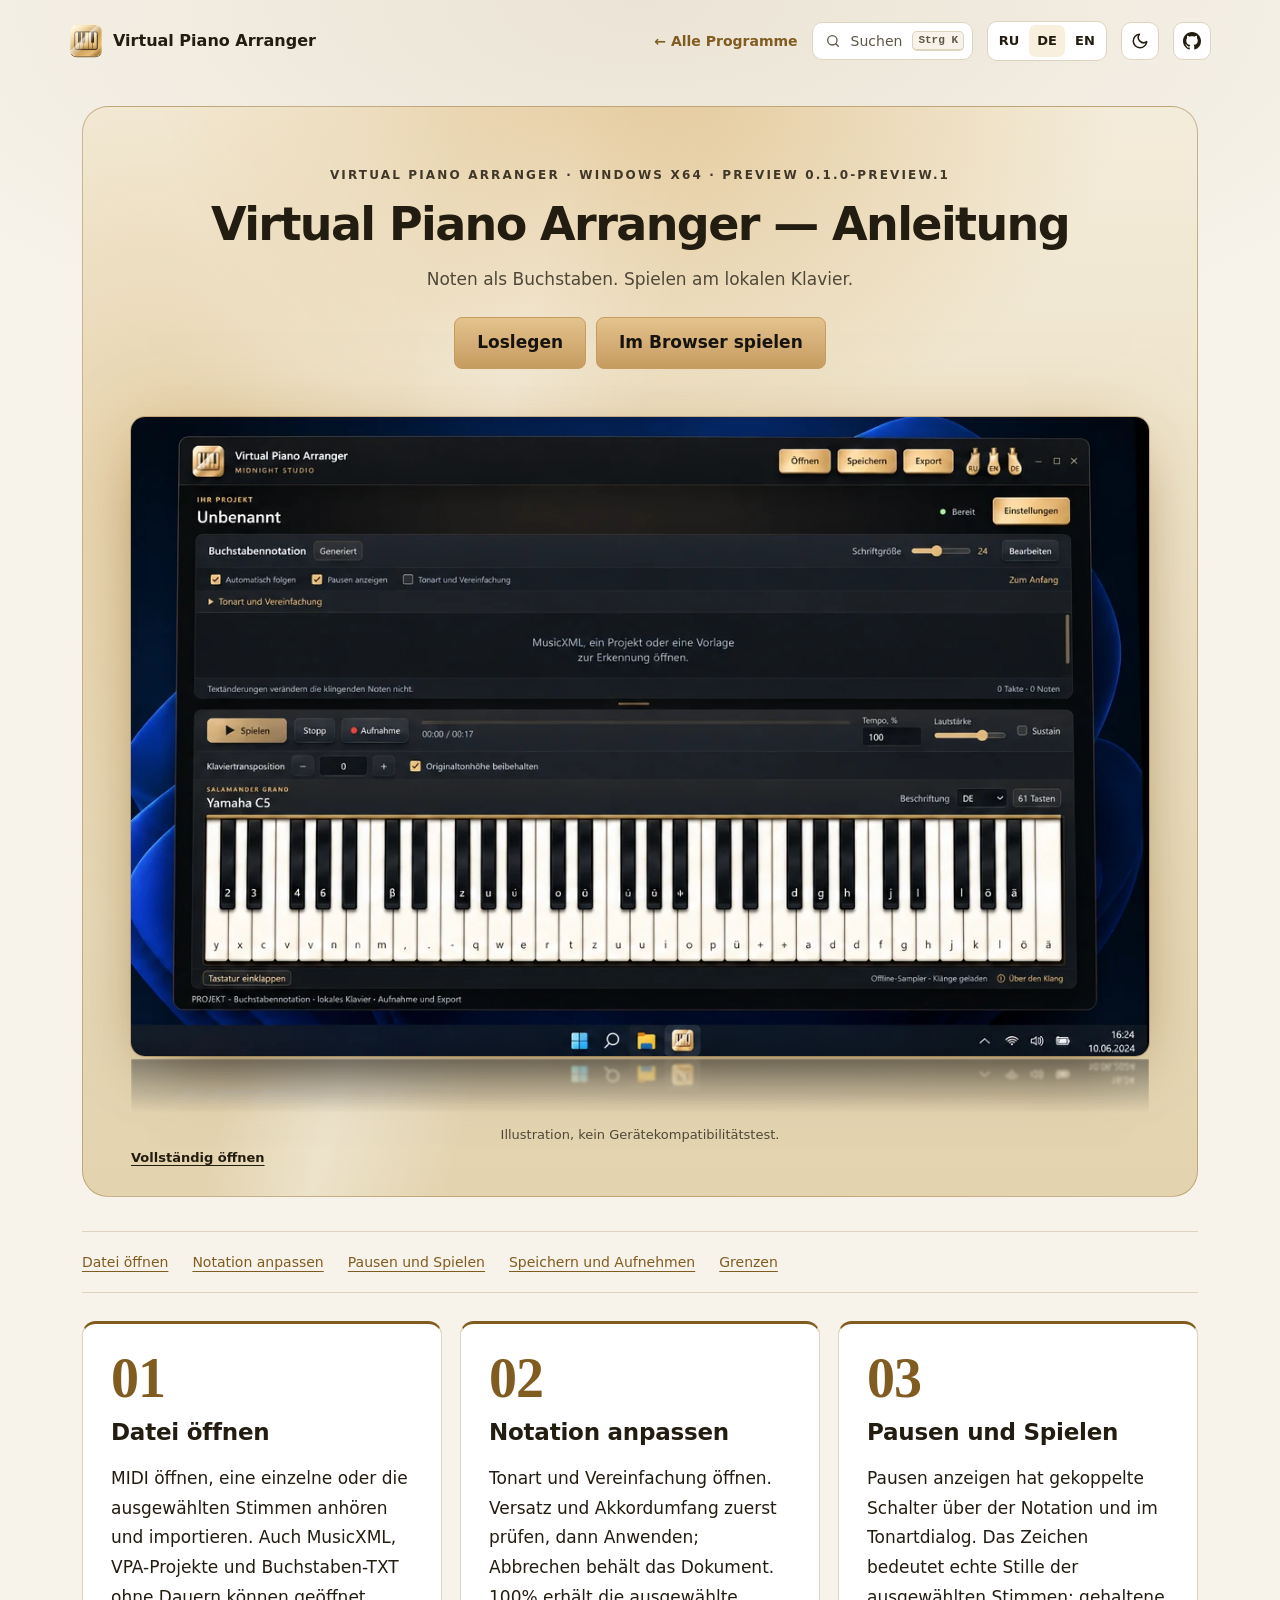
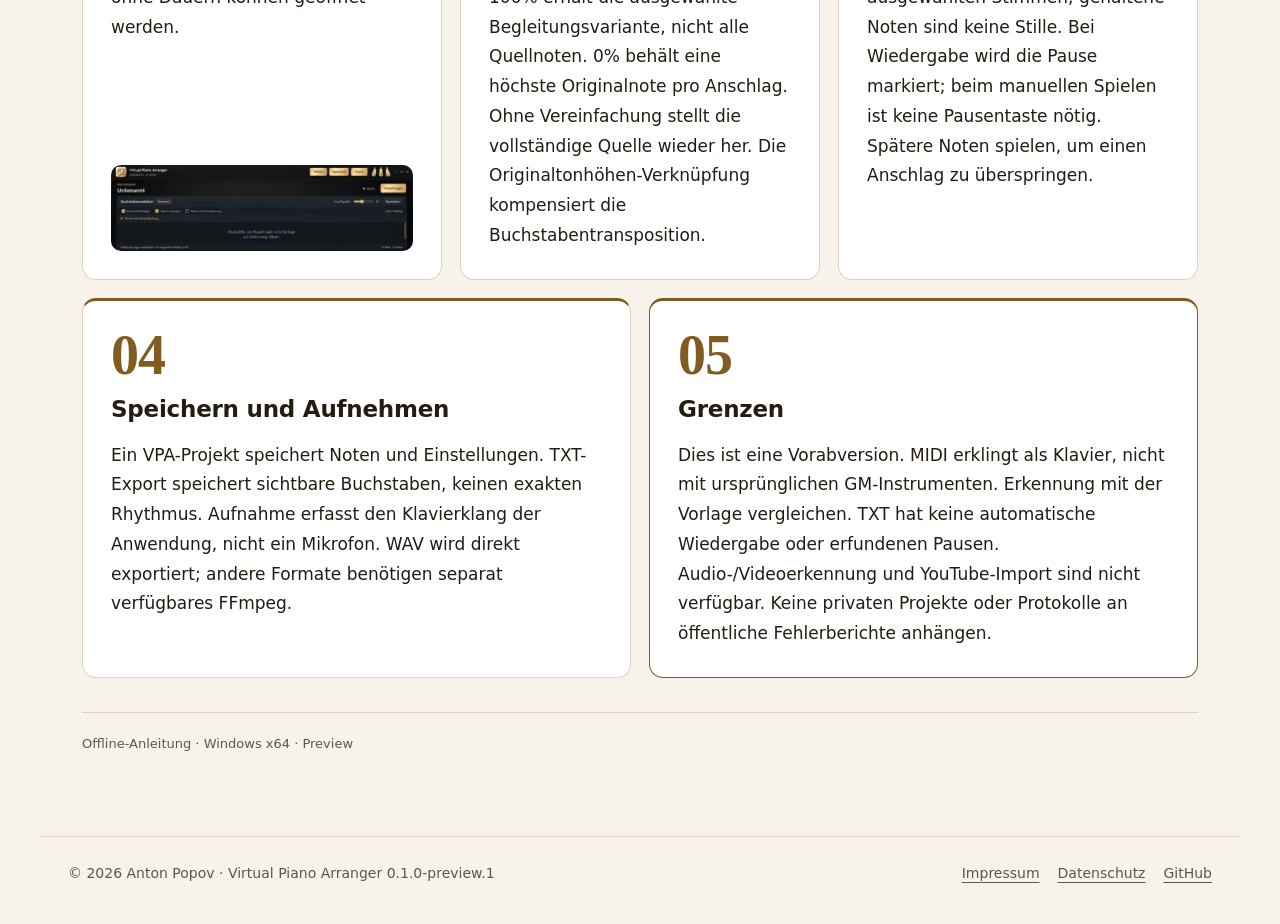
==== Guide-de.html @ 4dd7d7e3 "guide: one-line caption, picture in step 1" ====
<!doctype html>
<html lang="de">
<head>
<meta charset="utf-8">
<meta name="viewport" content="width=device-width,initial-scale=1">
<title>Virtual Piano Arranger — Anleitung</title>
<link rel="stylesheet" href="assets/guide.css">
<!-- ppk-head:start --><meta name="color-scheme" content="light dark"><link rel="icon" href="presentation-icon.png"><meta name="description" content="Offline-Klavier, Buchstabennotation und Import ausgewählter MIDI-Stimmen. Notenerkennung experimentell."><script src="assets/kit/kit-theme.js"></script><link rel="stylesheet" href="assets/kit/kit.css?v=2026.11.06-1"><link rel="stylesheet" href="theme.css?v=2026.11.06-1"><script src="assets/kit/programs.js?v=2026.11.06-1" defer></script><script src="assets/kit/kit.js?v=2026.11.06-1" defer></script><link rel="stylesheet" href="guide-kit.css?v=2026.11.06-1"><!-- ppk-head:end --></head>
<body class="ppk-page ppk-prose">
<!-- ppk-nav:start --><a class="ppk-skip" href="#main-content">Zum Inhalt</a>
<div class="ppk-nav-wrap" id="ppk-nav-wrap">
  <nav class="ppk-nav" aria-label="Hauptnavigation">
    <a class="ppk-brand" href="index.html"><img src="presentation-icon.png" alt="" width="34" height="34"><span>Virtual Piano Arranger</span></a>
    <span class="ppk-spacer"></span>
    <a class="ppk-back" href="https://popovantondev.github.io/popovantondev/index.html">← Alle Programme</a>
    <button class="ppk-search-btn" type="button" data-ppk-open-search aria-label="Programme durchsuchen"><span>Suchen</span><kbd>Strg K</kbd></button>
    <div class="ppk-langs"><a href="Guide-ru.html" lang="ru" hreflang="ru">RU</a><a href="Guide-de.html" lang="de" hreflang="de" aria-current="page">DE</a><a href="Guide-en.html" lang="en" hreflang="en">EN</a></div>
    <button class="ppk-icon-btn ppk-theme-btn" type="button" data-ppk-theme aria-label="Farbschema wechseln"></button>
    <a class="ppk-icon-btn ppk-gh-btn" href="https://github.com/popovantondev/VirtualPianoArranger" aria-label="GitHub"></a>
  </nav>
</div><!-- ppk-nav:end -->
<main id="main-content">
<header class="hero">
<div class="hero-text"><div class="eyebrow">Virtual Piano Arranger · Windows x64 · Preview 0.1.0-preview.1</div>
<h1>Virtual Piano Arranger — Anleitung</h1>
<p class="subtitle">Noten als Buchstaben. Spielen am lokalen Klavier.</p>
<a class="button" href="#step-1">Loslegen</a><a class="button" href="play-de.html">Im Browser spielen</a></div>
<figure class="studio-figure"><a class="guide-full-image" href="assets/surface-laptop-de-v1.png" aria-label="Vollständiges Bild öffnen"><img src="assets/guide-hero-de.webp" width="1122" height="704" alt="Virtual Piano Arranger auf Deutsch"></a><figcaption>Illustration, kein Gerätekompatibilitätstest.<a href="assets/surface-laptop-de-v1.png">Vollständig öffnen</a></figcaption></figure>
</header>
<div class="contents"><a href="#step-1">Datei öffnen</a><a href="#step-2">Notation anpassen</a><a href="#step-3">Pausen und Spielen</a><a href="#step-4">Speichern und Aufnehmen</a><a href="#step-5">Grenzen</a></div>
<div class="steps">
<section class="card" id="step-1"><span class="number">01</span><h2 id="section-1">Datei öffnen</h2><p>MIDI öffnen, eine einzelne oder die ausgewählten Stimmen anhören und importieren. Auch MusicXML, VPA-Projekte und Buchstaben-TXT ohne Dauern können geöffnet werden.</p><img class="step-shot" src="assets/guide-step-open-de.webp" width="620" height="176" alt="" loading="lazy"></section>
<section class="card" id="step-2"><span class="number">02</span><h2 id="section-2">Notation anpassen</h2><p>Tonart und Vereinfachung öffnen. Versatz und Akkordumfang zuerst prüfen, dann Anwenden; Abbrechen behält das Dokument. 100% erhält die ausgewählte Begleitungsvariante, nicht alle Quellnoten. 0% behält eine höchste Originalnote pro Anschlag. Ohne Vereinfachung stellt die vollständige Quelle wieder her. Die Originaltonhöhen-Verknüpfung kompensiert die Buchstabentransposition.</p></section>
<section class="card" id="step-3"><span class="number">03</span><h2 id="section-3">Pausen und Spielen</h2><p>Pausen anzeigen hat gekoppelte Schalter über der Notation und im Tonartdialog. Das Zeichen bedeutet echte Stille der ausgewählten Stimmen; gehaltene Noten sind keine Stille. Bei Wiedergabe wird die Pause markiert; beim manuellen Spielen ist keine Pausentaste nötig. Spätere Noten spielen, um einen Anschlag zu überspringen.</p></section>
<section class="card" id="step-4"><span class="number">04</span><h2 id="section-4">Speichern und Aufnehmen</h2><p>Ein VPA-Projekt speichert Noten und Einstellungen. TXT-Export speichert sichtbare Buchstaben, keinen exakten Rhythmus. Aufnahme erfasst den Klavierklang der Anwendung, nicht ein Mikrofon. WAV wird direkt exportiert; andere Formate benötigen separat verfügbares FFmpeg.</p></section>
<section class="card" id="step-5"><span class="number">05</span><h2 id="section-5">Grenzen</h2><p>Dies ist eine Vorabversion. MIDI erklingt als Klavier, nicht mit ursprünglichen GM-Instrumenten. Erkennung mit der Vorlage vergleichen. TXT hat keine automatische Wiedergabe oder erfundenen Pausen. Audio-/Videoerkennung und YouTube-Import sind nicht verfügbar. Keine privaten Projekte oder Protokolle an öffentliche Fehlerberichte anhängen.</p></section>
</div>
<div class="guide-note">Offline-Anleitung · Windows x64 · Preview</div>
</main>
<footer class="ppk-footer">
  <span>© 2026 Anton Popov · Virtual Piano Arranger 0.1.0-preview.1</span>
  <nav aria-label="Rechtliches"><a href="https://popovantondev.github.io/popovantondev/impressum.html">Impressum</a><a href="https://popovantondev.github.io/popovantondev/datenschutz.html">Datenschutz</a><a href="https://github.com/popovantondev/VirtualPianoArranger">GitHub</a></nav>
</footer>
</body>
</html>
---- assets/guide.css ----
/* Guide layout. Colours come from the shared kit tokens (assets/kit/kit.css) with the gold palette of theme.css,
   so the guide follows the light and dark theme chosen in the kit header. */
*{box-sizing:border-box}
html{scroll-behavior:smooth;scroll-padding-top:92px}
body.ppk-page{font:17px/1.75 var(--ppk-font)}
main{max-width:1180px;margin:auto;padding:28px 32px 20px}
.hero{}
.eyebrow{font-size:12px;letter-spacing:.18em;text-transform:uppercase;color:var(--ppk-accent);font-weight:600}
h1{font-size:clamp(30px,4vw,49px);line-height:1.16;letter-spacing:-.035em;margin:16px 0 22px;font-weight:650}
.subtitle{color:var(--ppk-muted);max-width:42ch}
figcaption{font-size:12px;color:var(--ppk-muted);margin-top:12px}
.button{display:inline-block;margin:0 8px 8px 0;padding:10px 22px;border:1px solid #c69c61;border-radius:8px;background:linear-gradient(#e5c38d,#c69c61);color:#17140e;text-decoration:none;font-weight:600}
.button:hover{color:#17140e;filter:brightness(1.05)}
.contents{display:flex;gap:10px 24px;flex-wrap:wrap;margin:0 0 28px;padding:18px 0;border-block:1px solid var(--ppk-line);font-size:14px}
.steps{display:grid;grid-template-columns:repeat(6,minmax(0,1fr));gap:18px}
.steps>.card{grid-column:span 2}.steps>.card:nth-child(n+4){grid-column:span 3}
section.card{position:relative;background:var(--ppk-panel);border:1px solid var(--ppk-line);border-top:3px solid var(--ppk-accent);border-radius:14px;padding:26px 28px 28px;scroll-margin-top:96px}
section.card:target{box-shadow:0 0 0 3px rgba(var(--g),.35)}
.card .number{display:block;color:var(--ppk-accent);font:700 clamp(40px,4.4vw,56px)/1 Georgia,"Times New Roman",serif;letter-spacing:-.02em}
h2{font-size:23px;line-height:1.3;margin:12px 0 16px;font-weight:600}
p{overflow-wrap:anywhere}
.card p{margin:0;color:var(--ppk-ink)}
.card:last-child{border-color:var(--ppk-accent)}
@media(max-width:800px){main{padding:24px}.steps{grid-template-columns:1fr}.steps>.card,.steps>.card:nth-child(n+4){grid-column:auto}}
@media(max-width:520px){main{padding:18px 16px 20px}section.card{scroll-margin-top:132px}.card{padding:20px 22px 22px!important}.contents{gap:10px 18px}h1{font-size:34px}}
@media(prefers-reduced-motion:reduce){html{scroll-behavior:auto}}

/* Studio scene (graphite and gold, soft light, glass table with a reflection) behind the hero of the guide. */
:root{--g:129,92,32;--scene-ink:#231c10;--scene-muted:#4f4838;--scene-line:rgba(129,92,32,.38);
--scene-bg:radial-gradient(ellipse 62% 52% at 50% -4%,rgba(214,170,98,.55),transparent 70%),radial-gradient(ellipse 36% 60% at 6% 34%,rgba(214,170,98,.30),transparent 72%),linear-gradient(104deg,transparent 28%,rgba(255,255,255,.35) 36%,transparent 46%),linear-gradient(#f4ecda,#e3d3ae);
--scene-shadow:0 30px 60px -28px rgba(70,48,14,.55),0 0 70px -18px rgba(190,140,60,.5)}
:root[data-theme="dark"]{--g:223,184,124;--scene-ink:#f1ece3;--scene-muted:#cfc9bd;--scene-line:rgba(223,184,124,.28);
--scene-bg:radial-gradient(ellipse 62% 52% at 50% -4%,rgba(229,195,141,.26),transparent 70%),radial-gradient(ellipse 36% 60% at 6% 34%,rgba(229,195,141,.12),transparent 72%),linear-gradient(104deg,transparent 28%,rgba(229,195,141,.07) 36%,transparent 46%),linear-gradient(#1a1c20,#0d0e10);
--scene-shadow:0 34px 70px -22px rgba(0,0,0,.85),0 0 90px -16px rgba(229,195,141,.28)}
@media(prefers-color-scheme:dark){:root:not([data-theme]){--g:223,184,124;--scene-ink:#f1ece3;--scene-muted:#cfc9bd;--scene-line:rgba(223,184,124,.28);
--scene-bg:radial-gradient(ellipse 62% 52% at 50% -4%,rgba(229,195,141,.26),transparent 70%),radial-gradient(ellipse 36% 60% at 6% 34%,rgba(229,195,141,.12),transparent 72%),linear-gradient(104deg,transparent 28%,rgba(229,195,141,.07) 36%,transparent 46%),linear-gradient(#1a1c20,#0d0e10);
--scene-shadow:0 34px 70px -22px rgba(0,0,0,.85),0 0 90px -16px rgba(229,195,141,.28)}}
body.ppk-page{background:radial-gradient(ellipse 90% 520px at 50% 0,rgba(var(--g),.10),transparent 75%),var(--ppk-bg)}
.hero{position:relative;overflow:hidden;margin:6px 0 34px;padding:clamp(28px,4.6vw,58px) clamp(16px,4vw,48px) clamp(18px,2.6vw,28px);border:1px solid var(--scene-line);border-radius:26px;background:var(--scene-bg);color:var(--scene-ink);text-align:center}
.hero .eyebrow{color:var(--scene-ink);opacity:.85}
.hero h1{max-width:none;margin:12px auto 14px;font-size:clamp(28px,3.7vw,46px)}
.hero .subtitle{max-width:46ch;margin:0 auto 22px;color:var(--scene-muted)}
.hero .button{margin:0 5px 8px}
html:lang(de) .studio-figure{--shot:url(guide-hero-de.webp)}
html:lang(en) .studio-figure{--shot:url(guide-hero-en.webp)}
html:lang(ru) .studio-figure{--shot:url(guide-hero-ru.webp)}
.studio-figure{margin:clamp(22px,3.4vw,40px) 0 0;display:flex;flex-direction:column}
.studio-figure>a{order:1;display:block}
.studio-figure img{display:block;width:100%;height:auto;border-radius:14px;box-shadow:var(--scene-shadow),0 0 0 1px rgba(var(--g),.35)}
.studio-figure::after{content:"";order:2;display:block;height:clamp(34px,5vw,60px);margin-top:3px;background:var(--shot) center bottom/100% auto no-repeat;transform:scaleY(-1);opacity:.42;-webkit-mask-image:linear-gradient(to top,#000,transparent 90%);mask-image:linear-gradient(to top,#000,transparent 90%);filter:blur(1.2px)}
.studio-figure figcaption{order:3;margin:6px 0 0;color:var(--scene-muted);font-size:13px;line-height:1.5}
.studio-figure figcaption a{display:block;width:fit-content;margin:4px 0 0;color:var(--scene-ink);font-weight:600;text-underline-offset:3px}
@media(max-width:520px){.hero{border-radius:20px}}.steps>.card:first-child{display:flex;flex-direction:column}.step-shot{display:block;width:100%;height:auto;margin-top:auto;border-radius:10px}.steps>.card:first-child p{margin-bottom:18px}
.studio-figure figcaption{white-space:nowrap}
@media(max-width:700px){.studio-figure figcaption{white-space:normal}}
---- assets/kit/kit.css ----
/* popovantondev shared kit: tokens, header, search palette, components, footer.
   Everything is prefixed ppk-. Pages set their accent in their own CSS (see demo.html).
   Kit tokens have zero specificity (:where), so any page rule overrides them regardless of load order. */

/* ---------- tokens ---------- */
:where(:root){color-scheme:light;
  --ppk-bg:#f3f6fb;--ppk-panel:#ffffff;--ppk-ink:#172a42;--ppk-muted:#52647b;--ppk-line:#d9e3ee;
  --ppk-accent:#0f6f7c;--ppk-accent-ink:#ffffff;--ppk-tint:#e2f2f3;--ppk-hero:#0c3a45;--ppk-hero-end:#1b6b78;
  --ppk-glass:rgba(255,255,255,.76);--ppk-term:#0f1b26;--ppk-term-ink:#d6e4ef;--ppk-term-ps:#7fd4dc;--ppk-term-ok:#6ee787;--ppk-term-dim:#8fa3b6;
  --ppk-ok:#15803d;--ppk-ok-bg:#dcfce7;--ppk-ok-fg:#166534;--ppk-warn-bg:#fef3c7;--ppk-warn-fg:#92400e;
  --ppk-focus:#1a5fd0;--ppk-shadow:0 22px 50px -30px rgba(22,43,72,.35);
  --ppk-radius-s:8px;--ppk-radius-m:12px;--ppk-radius-l:20px;--ppk-radius-pill:999px;
  --ppk-font:system-ui,-apple-system,"Segoe UI",sans-serif;--ppk-mono:ui-monospace,"Cascadia Code",Consolas,monospace;--ppk-shell:1200px}
:where([data-theme="dark"]){color-scheme:dark;
  --ppk-bg:#0c131b;--ppk-panel:#131d28;--ppk-ink:#e5edf5;--ppk-muted:#9badbf;--ppk-line:#233142;
  --ppk-accent:#3cc1cc;--ppk-accent-ink:#03262b;--ppk-tint:#11343a;--ppk-hero:#082a32;--ppk-hero-end:#145a65;
  --ppk-glass:rgba(19,29,40,.76);--ppk-term:#070d13;--ppk-term-ink:#d6e4ef;--ppk-term-ps:#7fd4dc;--ppk-term-ok:#6ee787;--ppk-term-dim:#8fa3b6;
  --ppk-ok:#4ade80;--ppk-ok-bg:#14532d;--ppk-ok-fg:#bbf7d0;--ppk-warn-bg:#78350f;--ppk-warn-fg:#fde68a;
  --ppk-focus:#7ab8ff;--ppk-shadow:0 22px 50px -30px rgba(0,0,0,.7)}
@media (prefers-color-scheme:dark){:where(:root:not([data-theme])){color-scheme:dark;
  --ppk-bg:#0c131b;--ppk-panel:#131d28;--ppk-ink:#e5edf5;--ppk-muted:#9badbf;--ppk-line:#233142;
  --ppk-accent:#3cc1cc;--ppk-accent-ink:#03262b;--ppk-tint:#11343a;--ppk-hero:#082a32;--ppk-hero-end:#145a65;
  --ppk-glass:rgba(19,29,40,.76);--ppk-term:#070d13;--ppk-term-ink:#d6e4ef;--ppk-term-ps:#7fd4dc;--ppk-term-ok:#6ee787;--ppk-term-dim:#8fa3b6;
  --ppk-ok:#4ade80;--ppk-ok-bg:#14532d;--ppk-ok-fg:#bbf7d0;--ppk-warn-bg:#78350f;--ppk-warn-fg:#fde68a;
  --ppk-focus:#7ab8ff;--ppk-shadow:0 22px 50px -30px rgba(0,0,0,.7)}}

/* ---------- base (only inside pages that opt in with class ppk-page on body) ---------- */
.ppk-page{margin:0;background:radial-gradient(ellipse at 80% 0,var(--ppk-tint),transparent 55%),var(--ppk-bg);background-attachment:fixed;color:var(--ppk-ink);font:16px/1.6 var(--ppk-font);transition:background-color .3s,color .3s}
.ppk-page *,.ppk-page *::before,.ppk-page *::after{box-sizing:border-box}
:where(.ppk-page a){color:var(--ppk-accent);text-underline-offset:4px}
:where(.ppk-page img){max-width:100%;height:auto}
:where(.ppk-page button){font:inherit;color:inherit}
.ppk-page :focus-visible,.ppk-overlay :focus-visible,.ppk-nav-wrap :focus-visible,.ppk-footer :focus-visible{outline:3px solid var(--ppk-focus);outline-offset:3px}
:where(.ppk-page h1),.ppk-title{font-size:clamp(34px,4.6vw,58px);line-height:1.05;letter-spacing:-.035em;margin:14px 0 18px}
:where(.ppk-page h2),.ppk-h2{font-size:clamp(22px,2.4vw,28px);line-height:1.25;letter-spacing:-.01em;margin:0 0 6px}
.ppk-page [hidden],.ppk-overlay[hidden]{display:none!important}
.ppk-shell{max-width:var(--ppk-shell);margin:0 auto;padding:0 28px}
.ppk-section{margin:56px 0;position:relative}
.ppk-sub{color:var(--ppk-muted);margin:0 0 22px}
.ppk-sr-only{position:absolute!important;width:1px;height:1px;margin:-1px;padding:0;overflow:hidden;clip:rect(0 0 0 0);white-space:nowrap;border:0}
.ppk-skip{position:absolute;left:12px;top:-60px;z-index:200;background:var(--ppk-panel);color:var(--ppk-ink);border:2px solid var(--ppk-focus);border-radius:var(--ppk-radius-m);padding:8px 14px;font-weight:700;text-decoration:none}
.ppk-skip:focus{top:12px}
html.ppk-lock{overflow:hidden}

/* ---------- icons (CSS masks, work without JS and without inline SVG) ---------- */
.ppk-search-btn::before,.ppk-gh-btn::before,.ppk-theme-btn::before,.ppk-btn-gh::before{content:"";flex:none;background:currentColor;-webkit-mask:var(--ppk-ico) center/contain no-repeat;mask:var(--ppk-ico) center/contain no-repeat}
.ppk-search-btn::before{--ppk-ico:url("data:image/svg+xml,%3Csvg xmlns='http://www.w3.org/2000/svg' viewBox='0 0 24 24' fill='none' stroke='black' stroke-width='2' stroke-linecap='round'%3E%3Ccircle cx='11' cy='11' r='7'/%3E%3Cpath d='m20 20-3.5-3.5'/%3E%3C/svg%3E");width:16px;height:16px}
.ppk-gh-btn::before,.ppk-btn-gh::before{--ppk-ico:url("data:image/svg+xml,%3Csvg xmlns='http://www.w3.org/2000/svg' viewBox='0 0 16 16'%3E%3Cpath d='M8 0C3.58 0 0 3.58 0 8c0 3.54 2.29 6.53 5.47 7.59.4.07.55-.17.55-.38 0-.19-.01-.82-.01-1.49-2.01.37-2.53-.49-2.69-.94-.09-.23-.48-.94-.82-1.13-.28-.15-.68-.52-.01-.53.63-.01 1.08.58 1.23.82.72 1.21 1.87.87 2.33.66.07-.52.28-.87.51-1.07-1.78-.2-3.64-.89-3.64-3.95 0-.87.31-1.59.82-2.15-.08-.2-.36-1.02.08-2.12 0 0 .67-.21 2.2.82.64-.18 1.32-.27 2-.27.68 0 1.36.09 2 .27 1.53-1.04 2.2-.82 2.2-.82.44 1.1.16 1.92.08 2.12.51.56.82 1.27.82 2.15 0 3.07-1.87 3.75-3.65 3.95.29.25.54.73.54 1.48 0 1.07-.01 1.93-.01 2.2 0 .21.15.46.55.38A8.013 8.013 0 0 0 16 8c0-4.42-3.58-8-8-8z'/%3E%3C/svg%3E");width:18px;height:18px}
.ppk-theme-btn::before{--ppk-ico:url("data:image/svg+xml,%3Csvg xmlns='http://www.w3.org/2000/svg' viewBox='0 0 24 24' fill='none' stroke='black' stroke-width='2' stroke-linecap='round' stroke-linejoin='round'%3E%3Cpath d='M21 12.8A9 9 0 1 1 11.2 3a7 7 0 0 0 9.8 9.8z'/%3E%3C/svg%3E");width:18px;height:18px}
:root[data-theme="dark"] .ppk-theme-btn::before{--ppk-ico:url("data:image/svg+xml,%3Csvg xmlns='http://www.w3.org/2000/svg' viewBox='0 0 24 24' fill='none' stroke='black' stroke-width='2' stroke-linecap='round'%3E%3Ccircle cx='12' cy='12' r='4.5'/%3E%3Cpath d='M12 2v2M12 20v2M4.9 4.9l1.4 1.4M17.7 17.7l1.4 1.4M2 12h2M20 12h2M4.9 19.1l1.4-1.4M17.7 6.3l1.4-1.4'/%3E%3C/svg%3E")}
@media (prefers-color-scheme:dark){:root:not([data-theme]) .ppk-theme-btn::before{--ppk-ico:url("data:image/svg+xml,%3Csvg xmlns='http://www.w3.org/2000/svg' viewBox='0 0 24 24' fill='none' stroke='black' stroke-width='2' stroke-linecap='round'%3E%3Ccircle cx='12' cy='12' r='4.5'/%3E%3Cpath d='M12 2v2M12 20v2M4.9 4.9l1.4 1.4M17.7 17.7l1.4 1.4M2 12h2M20 12h2M4.9 19.1l1.4-1.4M17.7 6.3l1.4-1.4'/%3E%3C/svg%3E")}}
.ppk-search-btn:has(svg)::before,.ppk-icon-btn:has(svg)::before,.ppk-btn-gh:has(svg)::before{display:none}

/* ---------- header: static markup, JS only improves it ---------- */
.ppk-nav-wrap{position:sticky;top:0;z-index:40;padding:10px 0 0}
.ppk-nav-wrap.ppk-floating{padding-inline:8px}
.ppk-nav{position:relative;isolation:isolate;max-width:var(--ppk-shell);margin:0 auto;display:flex;align-items:center;gap:14px;padding:10px 28px;border:1px solid transparent;border-radius:0;font:14px/1.3 var(--ppk-font);color:var(--ppk-ink);transition:border-color .25s,border-radius .25s}
/* Glass pill is a separate layer: the header jump to the pill changes layout once, the glass, blur and shadow only fade in (opacity), so scrolling past the threshold stays cheap. */
.ppk-nav::before{content:"";position:absolute;inset:-1px;z-index:-1;border-radius:inherit;background:var(--ppk-glass);-webkit-backdrop-filter:blur(14px) saturate(1.4);backdrop-filter:blur(14px) saturate(1.4);box-shadow:0 10px 30px -18px rgba(0,0,0,.35);opacity:0;pointer-events:none;transition:opacity .25s}
.ppk-nav *,.ppk-nav *::before,.ppk-nav *::after{box-sizing:border-box}
.ppk-floating .ppk-nav{max-width:980px;padding:8px 10px 8px 16px;border-color:var(--ppk-line);border-radius:var(--ppk-radius-pill)}
.ppk-floating .ppk-nav::before{opacity:1}
.ppk-brand{display:flex;align-items:center;gap:10px;min-width:0;font-size:16px;font-weight:750;color:var(--ppk-ink);text-decoration:none;white-space:nowrap}
.ppk-brand img{width:34px;height:34px;flex:none;border-radius:9px}
.ppk-brand span{overflow:hidden;text-overflow:ellipsis;padding:3px 4px 3px 0;margin:-3px -4px -3px 0}
.ppk-spacer{flex:1}
.ppk-back{display:inline-flex;align-items:center;min-height:38px;font-size:14px;font-weight:650;color:var(--ppk-accent);text-decoration:none;white-space:nowrap}
.ppk-back:hover{text-decoration:underline;text-underline-offset:4px}
.ppk-search-btn{display:none;align-items:center;gap:10px;min-height:38px;padding:6px 8px 6px 12px;border:1px solid var(--ppk-line);border-radius:10px;background:var(--ppk-panel);color:var(--ppk-muted);font:inherit;font-size:14px;cursor:pointer;transition:border-color .2s}
.ppk-search-btn:hover{border-color:var(--ppk-accent)}
html.ppk-js .ppk-search-btn{display:flex}
.ppk-search-btn kbd,.ppk-kbd{font:600 11px/1 var(--ppk-mono);border:1px solid var(--ppk-line);border-bottom-width:2px;border-radius:5px;padding:3px 5px;color:var(--ppk-muted);background:var(--ppk-bg)}
.ppk-langs{display:flex;gap:2px;padding:3px;border:1px solid var(--ppk-line);border-radius:10px;background:var(--ppk-panel)}
.ppk-langs a{display:grid;place-items:center;min-width:36px;min-height:32px;border-radius:7px;color:var(--ppk-ink);font-size:13px;font-weight:700;text-decoration:none}
.ppk-langs a:hover{background:var(--ppk-bg)}
.ppk-langs a[aria-current]{background:var(--ppk-tint);color:var(--ppk-ink)}
.ppk-icon-btn{display:grid;place-items:center;width:38px;height:38px;padding:0;border:1px solid var(--ppk-line);border-radius:10px;background:var(--ppk-panel);color:var(--ppk-ink);text-decoration:none;cursor:pointer;transition:border-color .2s}
.ppk-icon-btn:hover{border-color:var(--ppk-accent)}
.ppk-icon-btn svg{width:18px;height:18px}
html:not(.ppk-js) .ppk-theme-btn{display:none}

/* ---------- hero parts ---------- */
.ppk-hero{display:grid;grid-template-columns:minmax(0,1fr) minmax(0,1.05fr);gap:40px;align-items:center;margin:34px 0 10px}
.ppk-hero>*{min-width:0}
.ppk-pill{display:inline-flex;align-items:center;gap:8px;max-width:100%;padding:4px 12px 4px 4px;border:1px solid var(--ppk-line);border-radius:var(--ppk-radius-pill);background:var(--ppk-panel);color:var(--ppk-ink);font-size:13px;text-decoration:none;transition:border-color .2s,transform .2s}
.ppk-pill:hover{border-color:var(--ppk-accent);transform:translateY(-1px)}
.ppk-pill .ppk-new{flex:none;background:var(--ppk-accent);color:var(--ppk-accent-ink);border-radius:var(--ppk-radius-pill);padding:2px 8px;font-weight:800;font-size:11px;letter-spacing:.04em}
.ppk-pill .ppk-more{color:var(--ppk-accent);font-weight:650;white-space:nowrap}
.ppk-lead{margin:0 0 18px;color:var(--ppk-muted);font-size:19px}
.ppk-status{display:inline-block;padding:4px 10px;border-radius:var(--ppk-radius-s);background:var(--ppk-tint);color:var(--ppk-accent);font-size:14px;font-weight:700}
.ppk-actions{display:flex;flex-wrap:wrap;align-items:center;gap:10px;margin:22px 0 14px}
.ppk-btn{display:inline-flex;align-items:center;gap:10px;min-height:46px;padding:10px 16px;border:1px solid var(--ppk-line);border-radius:11px;background:var(--ppk-panel);color:var(--ppk-accent);font-size:15px;font-weight:700;text-decoration:none;cursor:pointer;transition:transform .15s,box-shadow .2s,border-color .2s}
.ppk-btn:hover{transform:translateY(-1px);box-shadow:0 8px 20px -12px rgba(0,0,0,.35);border-color:var(--ppk-accent)}
.ppk-btn-primary{background:var(--ppk-accent);border-color:var(--ppk-accent);color:var(--ppk-accent-ink)}
.ppk-btn-gh{color:var(--ppk-ink)}
.ppk-chip{display:inline-flex;align-items:center;gap:6px;padding:1px 7px;border:1px solid var(--ppk-line);border-radius:7px;background:var(--ppk-bg);color:var(--ppk-muted);font-size:12px;font-weight:600}
.ppk-dot{display:inline-block;width:9px;height:9px;border-radius:50%;background:var(--ppk-accent)}
.ppk-requirements{margin:0;padding-left:14px;border-left:3px solid var(--ppk-line);color:var(--ppk-muted);font-size:14px}
.ppk-requirements strong{display:block;color:var(--ppk-ink)}
.ppk-preview{position:relative;margin:0;overflow:hidden;border:1px solid var(--ppk-line);border-radius:22px;background:var(--ppk-panel);box-shadow:var(--ppk-shadow)}
.ppk-stage{display:grid;place-items:center;padding:18px;background:linear-gradient(145deg,var(--ppk-hero),var(--ppk-hero-end))}
.ppk-stage img{display:block;width:auto;max-height:470px;filter:drop-shadow(0 8px 18px rgba(0,0,0,.25))}
.ppk-preview figcaption{padding:12px 18px;color:var(--ppk-muted);font-size:14px}

/* ---------- bento ---------- */
.ppk-bento{display:grid;grid-template-columns:repeat(3,minmax(0,1fr));gap:16px}
.ppk-tile{position:relative;min-width:0;overflow:hidden;padding:22px;border:1px solid var(--ppk-line);border-radius:var(--ppk-radius-l);background:var(--ppk-panel)}
.ppk-tile h3{margin:0 0 4px;font-size:18px}
.ppk-tile p{margin:0 0 14px;color:var(--ppk-muted);font-size:15px}
.ppk-wide{grid-column:span 2}
.ppk-term{min-height:178px;overflow:hidden;padding:14px 16px;border-radius:14px;background:var(--ppk-term);color:var(--ppk-term-ink);font:13.5px/1.75 var(--ppk-mono)}
.ppk-term-bar{display:flex;gap:6px;margin-bottom:10px}
.ppk-term-bar i{width:10px;height:10px;border-radius:50%;background:#4a586a}
.ppk-term-out>div{overflow-wrap:anywhere}
.ppk-term .ppk-ps{color:var(--ppk-term-ps)}
.ppk-term .ppk-ok{color:var(--ppk-term-ok)}
.ppk-term .ppk-dim{color:var(--ppk-term-dim)}
.ppk-cursor{display:inline-block;width:8px;height:1.05em;background:var(--ppk-term-ink);vertical-align:-2px;animation:ppk-blink 1s steps(1) infinite}
@keyframes ppk-blink{50%{opacity:0}}
.ppk-chips{display:flex;flex-wrap:wrap;gap:8px}
.ppk-chips span{padding:6px 12px;border:1px solid var(--ppk-line);border-radius:var(--ppk-radius-pill);background:var(--ppk-bg);font-size:14px;font-weight:600;transition:transform .2s,border-color .2s}
.ppk-chips span:hover{transform:translateY(-2px);border-color:var(--ppk-accent)}
.ppk-live{display:inline-flex;align-items:center;gap:8px;color:var(--ppk-ok);font-size:15px;font-weight:700}
.ppk-live::before{content:"";width:10px;height:10px;border-radius:50%;background:var(--ppk-ok);box-shadow:0 0 0 0 rgba(22,163,74,.55);animation:ppk-pulse 2s infinite}
@keyframes ppk-pulse{70%{box-shadow:0 0 0 10px rgba(22,163,74,0)}100%{box-shadow:0 0 0 0 rgba(22,163,74,0)}}
.ppk-checks{display:grid;gap:8px;margin:0;padding:0;list-style:none;font-size:15px}
.ppk-checks li::before{content:"\2713";margin-right:8px;color:var(--ppk-ok);font-weight:800}

/* ---------- steps ---------- */
.ppk-process{padding:26px;border:1px solid var(--ppk-line);border-radius:18px;background:var(--ppk-panel)}
.ppk-flow{display:grid;grid-template-columns:repeat(3,minmax(0,1fr));gap:12px;margin:14px 0 0;padding:0;list-style:none;counter-reset:ppk-step}
.ppk-flow li{padding:14px 16px;border:1px solid var(--ppk-line);border-radius:var(--ppk-radius-m);background:var(--ppk-bg)}
.ppk-flow li::before{counter-increment:ppk-step;content:counter(ppk-step,decimal-leading-zero);display:block;color:var(--ppk-accent);font-size:14px;font-weight:700}

/* ---------- tabs and program cards ---------- */
.ppk-tabs{display:inline-flex;flex-wrap:wrap;gap:4px;padding:4px;border:1px solid var(--ppk-line);border-radius:14px;background:var(--ppk-panel)}
.ppk-tabs button{padding:8px 14px;min-height:38px;border:0;border-radius:10px;background:transparent;color:var(--ppk-muted);font-size:14px;font-weight:650;cursor:pointer;transition:background-color .2s,color .2s}
.ppk-tabs button:hover{color:var(--ppk-ink)}
.ppk-tabs button[aria-selected="true"]{background:var(--ppk-accent);color:var(--ppk-accent-ink)}
.ppk-app-grid{display:grid;grid-template-columns:repeat(auto-fill,minmax(230px,1fr));gap:12px;margin-top:16px}
.ppk-app-card{display:flex;align-items:flex-start;gap:12px;padding:14px;border:1px solid var(--ppk-line);border-radius:14px;background:var(--ppk-panel);color:var(--ppk-ink);text-decoration:none;animation:ppk-fade .35s ease both;transition:border-color .2s,transform .2s}
.ppk-app-card:hover{border-color:var(--ppk-accent);transform:translateY(-2px)}
.ppk-app-card img{flex:none;width:36px;height:36px;border-radius:9px}
.ppk-app-card b{display:block;font-size:15px}
.ppk-app-card small{display:block;color:var(--ppk-muted);font-size:13px;line-height:1.4}
@keyframes ppk-fade{from{opacity:0;transform:translateY(6px)}}

/* ---------- demo frame ---------- */
.ppk-demo{overflow:hidden;border:1px solid var(--ppk-line);border-radius:var(--ppk-radius-l);background:var(--ppk-panel);box-shadow:var(--ppk-shadow)}
.ppk-demo-head{display:flex;flex-wrap:wrap;align-items:center;gap:10px;padding:12px 16px;border-bottom:1px solid var(--ppk-line);font-weight:700}
.ppk-demo-label{margin-left:auto;padding:3px 10px;border-radius:var(--ppk-radius-pill);background:var(--ppk-warn-bg);color:var(--ppk-warn-fg);font-size:13px;font-weight:700}
.ppk-demo-body{display:grid;grid-template-columns:220px minmax(0,1fr);min-height:250px}
.ppk-demo-side{display:grid;align-content:start;gap:10px;padding:16px;border-right:1px solid var(--ppk-line);font-size:14px}
.ppk-field{padding:8px 10px;border:1px solid var(--ppk-line);border-radius:10px;background:var(--ppk-bg)}
.ppk-field small{display:block;color:var(--ppk-muted)}
.ppk-demo-main{min-width:0;padding:16px}
.ppk-rows{display:grid;gap:6px;margin:0 0 12px;padding:0;list-style:none}
.ppk-rows li{display:grid;grid-template-columns:minmax(0,1fr) auto;gap:10px;align-items:center;padding:8px 12px;border:1px solid var(--ppk-line);border-radius:10px;font-size:14px;animation:ppk-fade .3s ease both}
.ppk-rows li>:first-child{overflow-wrap:anywhere}
.ppk-badge{padding:2px 8px;border-radius:6px;background:var(--ppk-tint);color:var(--ppk-ink);font-size:12px;font-weight:700}
.ppk-badge-ok{background:var(--ppk-ok-bg);color:var(--ppk-ok-fg)}
.ppk-badge-warn{background:var(--ppk-warn-bg);color:var(--ppk-warn-fg)}
.ppk-progress{height:8px;margin:10px 0;overflow:hidden;border:1px solid var(--ppk-line);border-radius:99px;background:var(--ppk-bg)}
.ppk-progress i{display:block;width:0;height:100%;background:var(--ppk-accent);transition:width .25s linear}
.ppk-demo-empty{padding:24px 0;color:var(--ppk-muted);font-size:14px}
.ppk-demo-done{color:var(--ppk-ok);font-weight:700}

/* ---------- search palette (built by kit.js) ---------- */
.ppk-overlay{position:fixed;inset:0;z-index:100;display:grid;place-items:start center;padding:12vh 16px 16px;background:rgba(8,15,24,.55);-webkit-backdrop-filter:blur(3px);backdrop-filter:blur(3px);font:16px/1.5 var(--ppk-font);color:var(--ppk-ink)}
.ppk-overlay *,.ppk-overlay *::before,.ppk-overlay *::after{box-sizing:border-box}
.ppk-palette{width:min(620px,100%);overflow:hidden;border:1px solid var(--ppk-line);border-radius:16px;background:var(--ppk-panel);box-shadow:0 30px 80px -20px rgba(0,0,0,.5);animation:ppk-pop .18s ease}
@keyframes ppk-pop{from{opacity:0;transform:translateY(-8px) scale(.98)}}
.ppk-phead{display:flex;align-items:center;border-bottom:1px solid var(--ppk-line)}
.ppk-palette-input{flex:1;min-width:0;padding:16px 18px;border:0;background:transparent;color:var(--ppk-ink);font:inherit;font-size:17px;outline:none}
.ppk-palette-input::placeholder{color:var(--ppk-muted);opacity:1}
.ppk-phead:focus-within{box-shadow:inset 0 -2px 0 var(--ppk-focus)}
.ppk-pclose{margin-right:12px;padding:6px 8px;border:1px solid var(--ppk-line);border-radius:7px;background:var(--ppk-bg);color:var(--ppk-muted);font:600 12px/1 var(--ppk-mono);cursor:pointer}
.ppk-plist{max-height:min(420px,55vh);margin:0;padding:6px;overflow:auto;list-style:none}
.ppk-pitem{display:flex;align-items:center;gap:12px;padding:9px 10px;border-radius:10px;color:var(--ppk-ink);text-decoration:none}
.ppk-pitem[aria-selected="true"]{background:var(--ppk-tint);box-shadow:inset 3px 0 0 var(--ppk-accent)}
.ppk-pitem img,.ppk-pletter{flex:none;width:30px;height:30px;border-radius:8px}
.ppk-pletter{display:grid;place-items:center;background:var(--ppk-accent);color:var(--ppk-accent-ink);font-weight:800}
.ppk-ptext{min-width:0}
.ppk-pname{display:block;font-weight:650}
.ppk-ptext small{display:block;overflow:hidden;color:var(--ppk-muted);font-size:12px;text-overflow:ellipsis;white-space:nowrap}
.ppk-pempty{margin:0;padding:22px 18px;color:var(--ppk-muted)}
.ppk-pfoot{display:flex;gap:14px;padding:9px 14px;border-top:1px solid var(--ppk-line);color:var(--ppk-muted);font-size:12px}

/* ---------- footer ---------- */
.ppk-footer{display:flex;flex-wrap:wrap;justify-content:space-between;gap:12px 16px;max-width:var(--ppk-shell);margin:60px auto 0;padding:26px 28px 40px;border-top:1px solid var(--ppk-line);color:var(--ppk-muted);font:14px/1.5 var(--ppk-font)}
.ppk-footer nav{display:flex;flex-wrap:wrap;gap:6px 18px}
.ppk-footer a{color:var(--ppk-muted);text-decoration:underline;text-underline-offset:4px}
.ppk-footer a:hover{color:var(--ppk-ink)}

/* ---------- long text (Guide pages): opt in with class ppk-prose ---------- */
.ppk-prose{line-height:1.7}
.ppk-prose table{display:block;max-width:100%;overflow-x:auto;border-collapse:collapse}
.ppk-prose th,.ppk-prose td{padding:8px 12px;border:1px solid var(--ppk-line);text-align:left;vertical-align:top}
.ppk-prose th{background:var(--ppk-tint)}
.ppk-prose pre,.ppk-prose code{font-family:var(--ppk-mono);font-size:.92em}
.ppk-prose pre{max-width:100%;overflow-x:auto;padding:14px 16px;border-radius:var(--ppk-radius-m);background:var(--ppk-term);color:var(--ppk-term-ink)}
.ppk-prose :not(pre)>code{padding:1px 6px;border-radius:6px;background:var(--ppk-tint)}
.ppk-prose blockquote{margin:1em 0;padding:2px 16px;border-left:3px solid var(--ppk-accent);color:var(--ppk-muted)}

/* ---------- scroll reveal (hidden state only exists when JS runs) ---------- */
html.ppk-js .ppk-reveal:not(.ppk-in){opacity:0;transform:translateY(14px)}
.ppk-reveal{transition:opacity .6s ease,transform .6s ease}

/* ---------- small screens ---------- */
@media (max-width:900px){.ppk-hero{grid-template-columns:1fr}.ppk-bento{grid-template-columns:1fr 1fr}}
@media (max-width:640px){
  .ppk-shell,.ppk-footer{padding-left:16px;padding-right:16px}
  .ppk-nav{gap:8px;padding:8px 12px}
  .ppk-back{font-size:0;justify-content:center;width:38px;padding:0}
  .ppk-back::before{content:"\2190";font-size:20px}
  .ppk-search-btn span,.ppk-search-btn kbd{display:none}
  .ppk-search-btn{padding:0;width:38px;justify-content:center}
  .ppk-langs a{min-width:32px}
  .ppk-bento{grid-template-columns:1fr}
  .ppk-wide{grid-column:auto}
  .ppk-flow{grid-template-columns:1fr}
  .ppk-demo-body{grid-template-columns:1fr}
  .ppk-demo-side{border-right:0;border-bottom:1px solid var(--ppk-line)}
  .ppk-demo-label{margin-left:0}
  .ppk-pfoot{display:none}
  .ppk-overlay{padding-top:8vh}
}
@media (max-width:520px){
  .ppk-nav{flex-wrap:wrap;row-gap:6px}
  .ppk-nav::after{content:"";order:4;flex-basis:100%;height:0}
  .ppk-brand{order:1;margin-right:auto}
  .ppk-theme-btn{order:2}
  .ppk-gh-btn{order:3}
  .ppk-back{order:5}
  .ppk-search-btn{order:6;margin-left:auto}
  .ppk-langs{order:7}
  .ppk-spacer{display:none}
  .ppk-floating .ppk-nav{border-radius:26px;padding:8px 10px}
  .ppk-tile{padding:18px}
}

@media (prefers-reduced-motion:reduce){
  .ppk-nav-wrap,.ppk-nav,.ppk-nav::before,.ppk-pill,.ppk-btn,.ppk-chips span,.ppk-app-card,.ppk-reveal,.ppk-progress i,.ppk-page{transition:none!important}
  .ppk-palette,.ppk-app-card,.ppk-rows li,.ppk-cursor,.ppk-live::before{animation:none!important}
  html.ppk-js .ppk-reveal:not(.ppk-in){opacity:1;transform:none}
}
@media (forced-colors:active){.ppk-pitem[aria-selected="true"]{outline:2px solid Highlight}.ppk-tabs button[aria-selected="true"]{outline:2px solid Highlight}}
---- theme.css ----
/* Virtual Piano Arranger palette on the shared kit tokens (assets/kit/kit.css). Generated by tools/build_presentation.py. */
:root{--ppk-bg:#f7f3ea;--ppk-panel:#ffffff;--ppk-ink:#231c10;--ppk-muted:#5f5646;--ppk-line:#ded3be;--ppk-accent:#815c20;--ppk-accent-ink:#ffffff;--ppk-tint:#f8efdc;--ppk-hero:#30291f;--ppk-hero-end:#6c5835;--ppk-glass:rgba(255,252,245,.78);--ppk-term:#17130d;--ppk-term-ink:#eadfca;--ppk-term-ps:#e5c38d;--ppk-term-ok:#8fd694;--ppk-term-dim:#a89f8e;--ppk-focus:#a8520a;--ppk-shadow:0 22px 50px -30px rgba(60,44,16,.35)}
:root[data-theme="dark"]{--ppk-bg:#111317;--ppk-panel:#1b1e24;--ppk-ink:#f1ece3;--ppk-muted:#b5b2ac;--ppk-line:#3d3629;--ppk-accent:#dfb87c;--ppk-accent-ink:#17140e;--ppk-tint:#2a2419;--ppk-hero:#30291f;--ppk-hero-end:#6c5835;--ppk-glass:rgba(27,30,36,.78);--ppk-term:#0b0c0e;--ppk-term-ink:#eadfca;--ppk-term-ps:#e5c38d;--ppk-term-ok:#8fd694;--ppk-term-dim:#a89f8e;--ppk-focus:#f0a85a;--ppk-shadow:0 22px 50px -30px rgba(0,0,0,.7)}
@media (prefers-color-scheme:dark){:root:not([data-theme]){--ppk-bg:#111317;--ppk-panel:#1b1e24;--ppk-ink:#f1ece3;--ppk-muted:#b5b2ac;--ppk-line:#3d3629;--ppk-accent:#dfb87c;--ppk-accent-ink:#17140e;--ppk-tint:#2a2419;--ppk-hero:#30291f;--ppk-hero-end:#6c5835;--ppk-glass:rgba(27,30,36,.78);--ppk-term:#0b0c0e;--ppk-term-ink:#eadfca;--ppk-term-ps:#e5c38d;--ppk-term-ok:#8fd694;--ppk-term-dim:#a89f8e;--ppk-focus:#f0a85a;--ppk-shadow:0 22px 50px -30px rgba(0,0,0,.7)}}
---- guide-kit.css ----
/* Guide pages: the shared kit supplies header, footer and tokens (theme.css has the gold palette); assets/guide.css lays out the guide. */
.guide-full-image{display:block;max-width:100%;text-align:center}.guide-full-image img{object-fit:contain}
.guide-note{margin:34px 0 0;padding-top:20px;border-top:1px solid var(--ppk-line);color:var(--ppk-muted);font-size:13px}
.guide-note a{color:var(--ppk-accent)}
@media(prefers-reduced-motion:reduce){html{scroll-behavior:auto!important}*,*:before,*:after{animation:none!important;transition:none!important}}
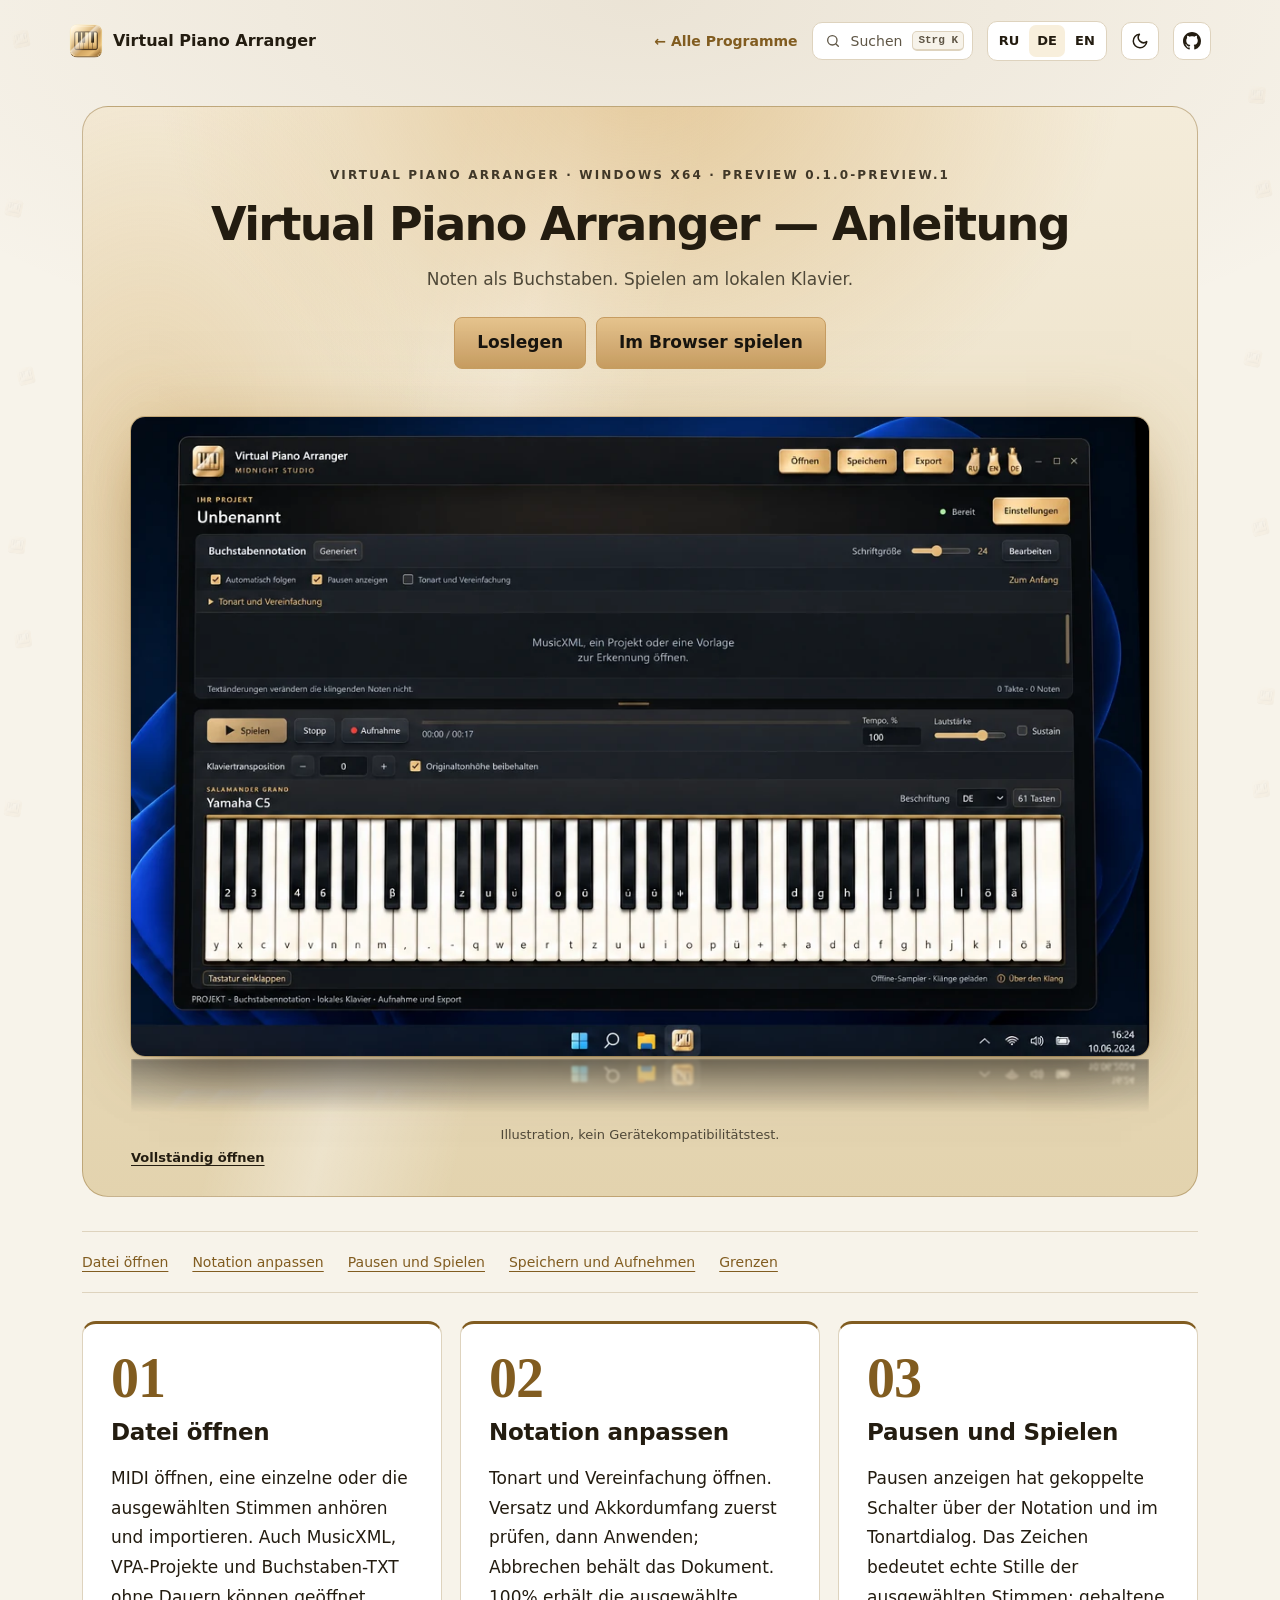
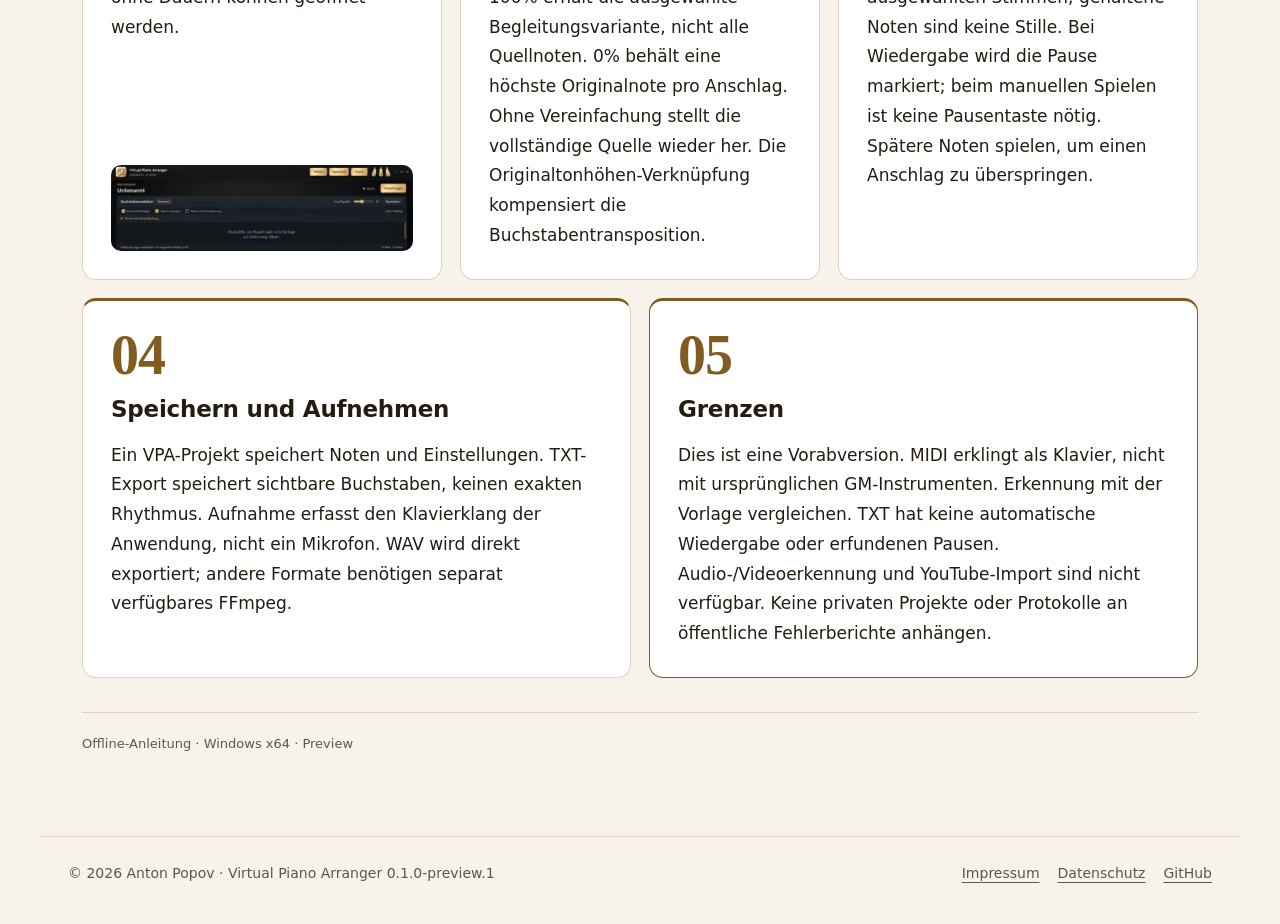
==== commit f17896a7: "kit: quiet side decor of program icons on wide screens One fixed, aria-hidden layer in the page marg" ====
--- a/Guide-de.html
+++ b/Guide-de.html
@@ -5,7 +5,7 @@
 <meta name="viewport" content="width=device-width,initial-scale=1">
 <title>Virtual Piano Arranger — Anleitung</title>
 <link rel="stylesheet" href="assets/guide.css">
-<!-- ppk-head:start --><meta name="color-scheme" content="light dark"><link rel="icon" href="presentation-icon.png"><meta name="description" content="Offline-Klavier, Buchstabennotation und Import ausgewählter MIDI-Stimmen. Notenerkennung experimentell."><script src="assets/kit/kit-theme.js"></script><link rel="stylesheet" href="assets/kit/kit.css?v=2026.11.06-1"><link rel="stylesheet" href="theme.css?v=2026.11.06-1"><script src="assets/kit/programs.js?v=2026.11.06-1" defer></script><script src="assets/kit/kit.js?v=2026.11.06-1" defer></script><link rel="stylesheet" href="guide-kit.css?v=2026.11.06-1"><!-- ppk-head:end --></head>
+<!-- ppk-head:start --><meta name="color-scheme" content="light dark"><link rel="icon" href="presentation-icon.png"><meta name="description" content="Offline-Klavier, Buchstabennotation und Import ausgewählter MIDI-Stimmen. Notenerkennung experimentell."><script src="assets/kit/kit-theme.js"></script><link rel="stylesheet" href="assets/kit/kit.css?v=2026.11.06-2"><link rel="stylesheet" href="theme.css?v=2026.11.06-2"><script src="assets/kit/programs.js?v=2026.11.06-2" defer></script><script src="assets/kit/kit.js?v=2026.11.06-2" defer></script><link rel="stylesheet" href="guide-kit.css?v=2026.11.06-2"><!-- ppk-head:end --></head>
 <body class="ppk-page ppk-prose">
 <!-- ppk-nav:start --><a class="ppk-skip" href="#main-content">Zum Inhalt</a>
 <div class="ppk-nav-wrap" id="ppk-nav-wrap">
--- a/assets/kit/kit.css
+++ b/assets/kit/kit.css
@@ -245,3 +245,18 @@
   html.ppk-js .ppk-reveal:not(.ppk-in){opacity:1;transform:none}
 }
 @media (forced-colors:active){.ppk-pitem[aria-selected="true"]{outline:2px solid Highlight}.ppk-tabs button[aria-selected="true"]{outline:2px solid Highlight}}
+
+/* side decor (kit.js builds it on screens >= 1280px; nothing without JS) */
+.ppk-decor{display:none}
+@media (min-width:1280px){
+  .ppk-decor{display:block;position:fixed;inset:0;z-index:0;overflow:hidden;pointer-events:none;container-type:inline-size;opacity:0;transition:opacity 1.2s ease}
+  .ppk-decor.ppk-decor-on{opacity:1}
+  .ppk-decor-side{position:absolute;top:0;bottom:0;width:calc((100cqi - var(--ppk-decor-shell,var(--ppk-shell)))/2);animation:ppk-decor-drift 90s ease-in-out infinite alternate;will-change:transform}
+  .ppk-decor-l{left:0}
+  .ppk-decor-r{right:0;animation-direction:alternate-reverse}
+  .ppk-decor-i{--ppk-sz:clamp(18px,calc(var(--ppk-k,1) * ((100cqi - var(--ppk-decor-shell,var(--ppk-shell)))/2 - 28px)),72px);position:absolute;top:var(--ppk-y,0);left:calc(var(--ppk-x,.5) * (100% - 1.2 * var(--ppk-sz)) + .1 * var(--ppk-sz));width:var(--ppk-sz);height:var(--ppk-sz);object-fit:contain;opacity:.06;transform:rotate(var(--ppk-r,0deg));user-select:none}
+  [data-theme="dark"] .ppk-decor-i{opacity:.08}
+}
+@keyframes ppk-decor-drift{from{transform:translateY(-10px)}to{transform:translateY(10px)}}
+@media print{.ppk-decor{display:none!important}}
+@media (prefers-reduced-motion:reduce){.ppk-decor{transition:none}.ppk-decor-side{animation:none;will-change:auto}}
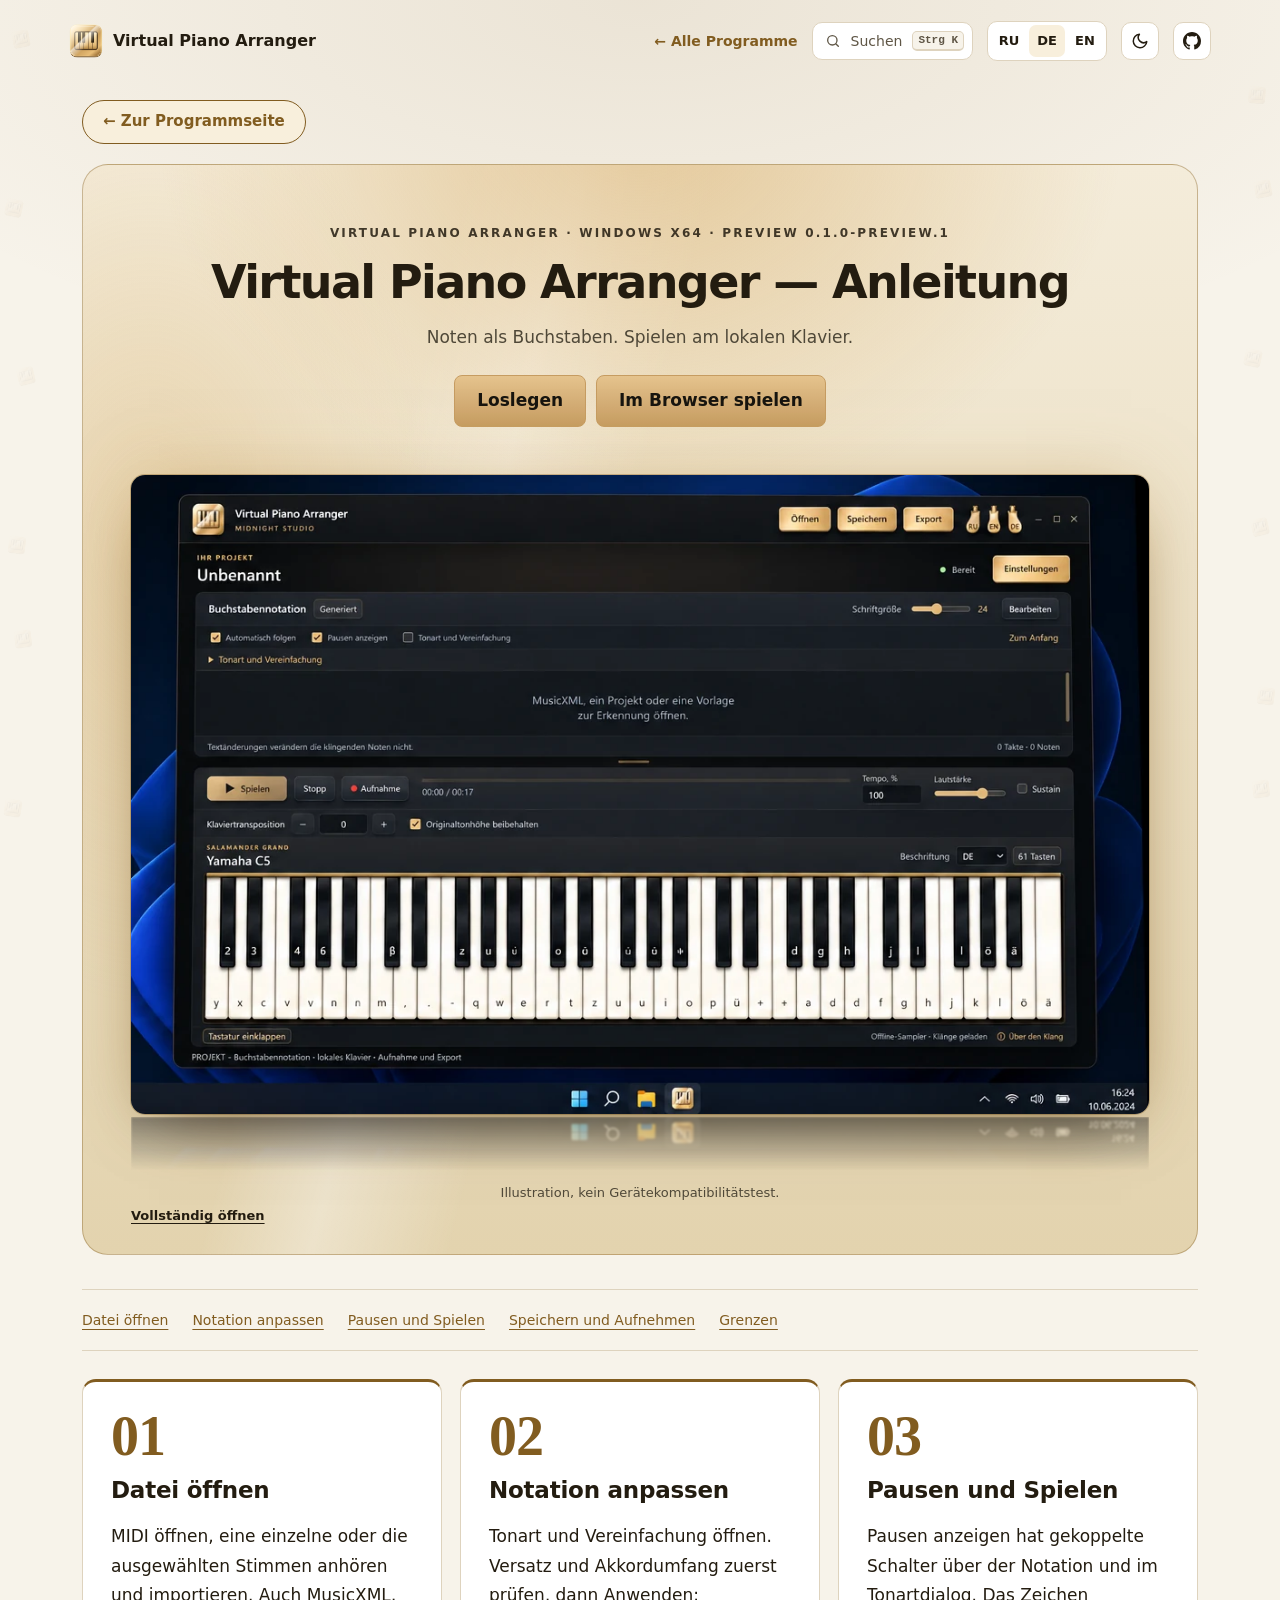
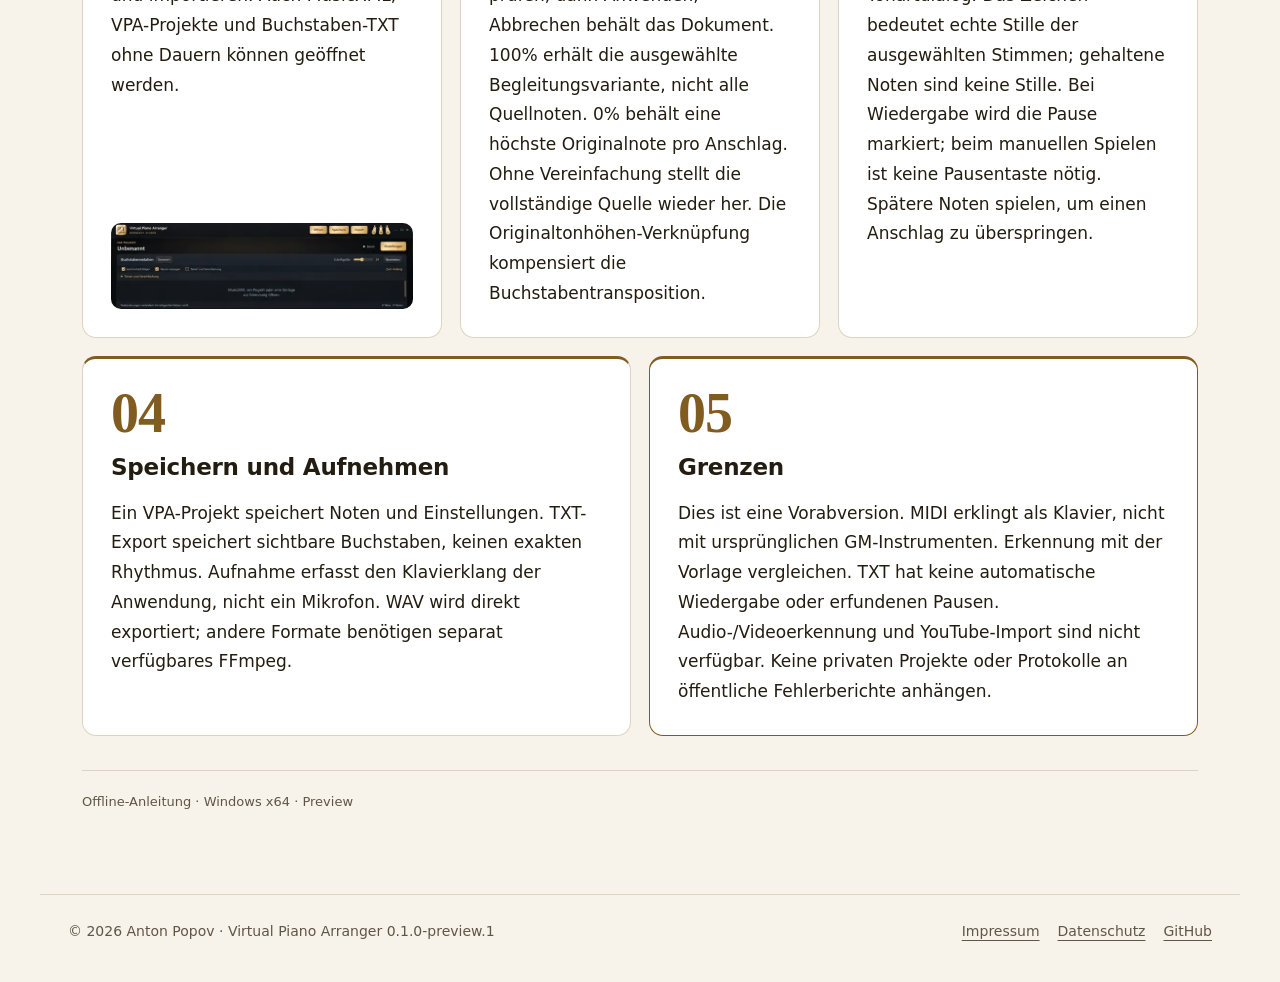
==== commit 9b853393: "guide: button back to the program page Every guide page opens with a visible link to the program's o" ====
--- a/Guide-de.html
+++ b/Guide-de.html
@@ -5,7 +5,7 @@
 <meta name="viewport" content="width=device-width,initial-scale=1">
 <title>Virtual Piano Arranger — Anleitung</title>
 <link rel="stylesheet" href="assets/guide.css">
-<!-- ppk-head:start --><meta name="color-scheme" content="light dark"><link rel="icon" href="presentation-icon.png"><meta name="description" content="Offline-Klavier, Buchstabennotation und Import ausgewählter MIDI-Stimmen. Notenerkennung experimentell."><script src="assets/kit/kit-theme.js"></script><link rel="stylesheet" href="assets/kit/kit.css?v=2026.11.06-2"><link rel="stylesheet" href="theme.css?v=2026.11.06-2"><script src="assets/kit/programs.js?v=2026.11.06-2" defer></script><script src="assets/kit/kit.js?v=2026.11.06-2" defer></script><link rel="stylesheet" href="guide-kit.css?v=2026.11.06-2"><!-- ppk-head:end --></head>
+<!-- ppk-head:start --><meta name="color-scheme" content="light dark"><link rel="icon" href="presentation-icon.png"><meta name="description" content="Offline-Klavier, Buchstabennotation und Import ausgewählter MIDI-Stimmen. Notenerkennung experimentell."><script src="assets/kit/kit-theme.js"></script><link rel="stylesheet" href="assets/kit/kit.css?v=2026.11.06-2"><link rel="stylesheet" href="theme.css?v=2026.11.06-2"><script src="assets/kit/programs.js?v=2026.11.06-2" defer></script><script src="assets/kit/kit.js?v=2026.11.06-2" defer></script><link rel="stylesheet" href="guide-kit.css?v=2026.11.06-2-11819897"><!-- ppk-head:end --></head>
 <body class="ppk-page ppk-prose">
 <!-- ppk-nav:start --><a class="ppk-skip" href="#main-content">Zum Inhalt</a>
 <div class="ppk-nav-wrap" id="ppk-nav-wrap">
@@ -20,6 +20,7 @@
   </nav>
 </div><!-- ppk-nav:end -->
 <main id="main-content">
+<!-- ppk-guide-home:start --><p class="guide-home"><a class="guide-home-link" href="index.html">← Zur Programmseite</a></p><!-- ppk-guide-home:end -->
 <header class="hero">
 <div class="hero-text"><div class="eyebrow">Virtual Piano Arranger · Windows x64 · Preview 0.1.0-preview.1</div>
 <h1>Virtual Piano Arranger — Anleitung</h1>
--- a/guide-kit.css
+++ b/guide-kit.css
@@ -3,3 +3,6 @@
 .guide-note{margin:34px 0 0;padding-top:20px;border-top:1px solid var(--ppk-line);color:var(--ppk-muted);font-size:13px}
 .guide-note a{color:var(--ppk-accent)}
 @media(prefers-reduced-motion:reduce){html{scroll-behavior:auto!important}*,*:before,*:after{animation:none!important;transition:none!important}}
+.guide-home{margin:0 0 20px}
+body.ppk-page a.guide-home-link{display:inline-flex;align-items:center;min-height:44px;padding:10px 20px;border:1px solid var(--ppk-accent);border-radius:999px;background:var(--ppk-tint);color:var(--ppk-accent);font-size:15px;font-weight:700;line-height:1.3;text-decoration:none}
+body.ppk-page a.guide-home-link:hover{background:var(--ppk-accent);color:var(--ppk-accent-ink,#fff)}
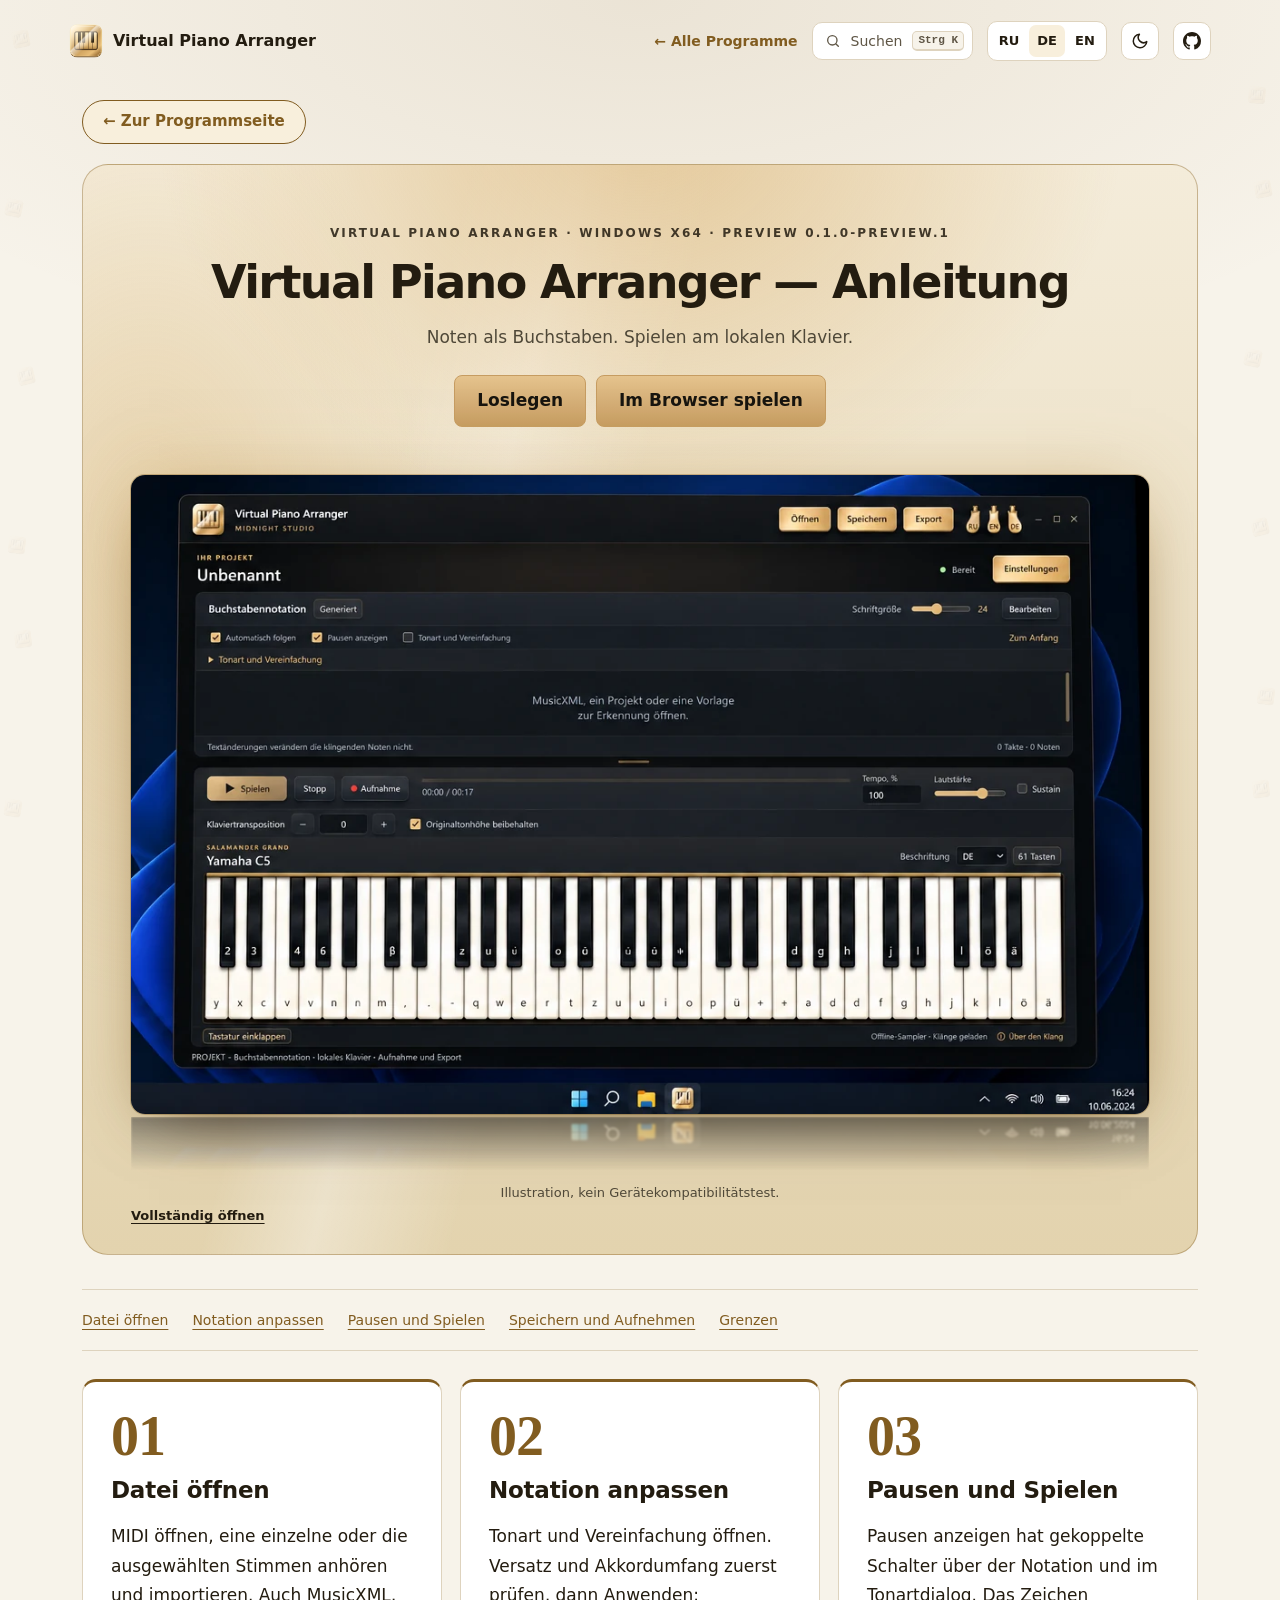
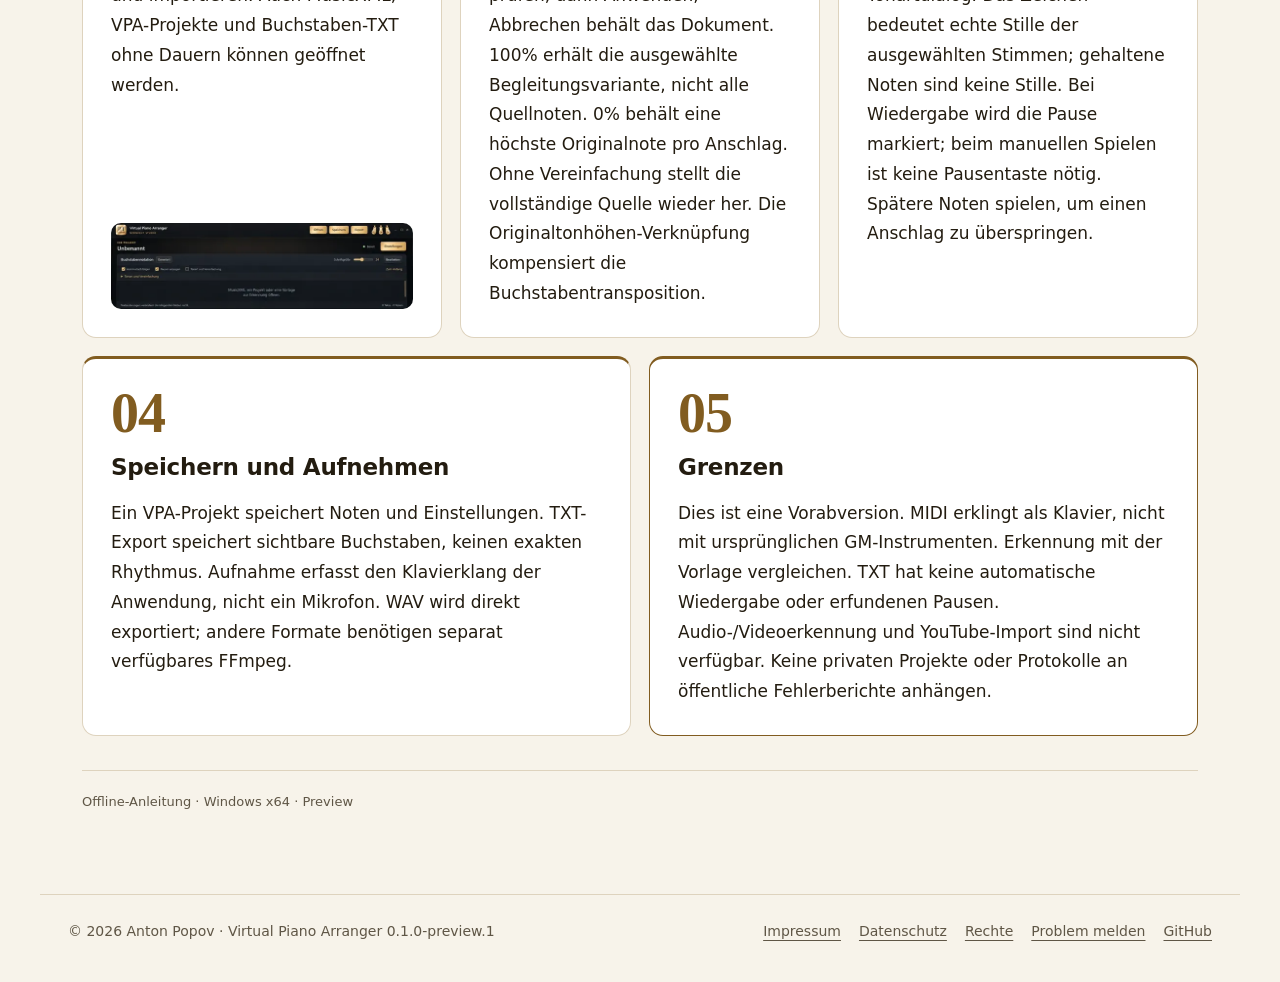
==== commit 6f8c87ee: "site: one tab title pattern and one footer across programs Landing titles name the program and what " ====
--- a/Guide-de.html
+++ b/Guide-de.html
@@ -26,11 +26,11 @@
 <h1>Virtual Piano Arranger — Anleitung</h1>
 <p class="subtitle">Noten als Buchstaben. Spielen am lokalen Klavier.</p>
 <a class="button" href="#step-1">Loslegen</a><a class="button" href="play-de.html">Im Browser spielen</a></div>
-<figure class="studio-figure"><a class="guide-full-image" href="assets/surface-laptop-de-v1.png" aria-label="Vollständiges Bild öffnen"><img src="assets/guide-hero-de.webp" width="1122" height="704" alt="Virtual Piano Arranger auf Deutsch"></a><figcaption>Illustration, kein Gerätekompatibilitätstest.<a href="assets/surface-laptop-de-v1.png">Vollständig öffnen</a></figcaption></figure>
+<figure class="studio-figure"><a class="guide-full-image" href="assets/surface-laptop-de-v1.png" aria-label="Vollständiges Bild öffnen"><img src="assets/guide-hero-de.webp" width="1122" height="704" alt="Virtual Piano Arranger auf Deutsch" decoding="async"></a><figcaption>Illustration, kein Gerätekompatibilitätstest.<a href="assets/surface-laptop-de-v1.png">Vollständig öffnen</a></figcaption></figure>
 </header>
 <div class="contents"><a href="#step-1">Datei öffnen</a><a href="#step-2">Notation anpassen</a><a href="#step-3">Pausen und Spielen</a><a href="#step-4">Speichern und Aufnehmen</a><a href="#step-5">Grenzen</a></div>
 <div class="steps">
-<section class="card" id="step-1"><span class="number">01</span><h2 id="section-1">Datei öffnen</h2><p>MIDI öffnen, eine einzelne oder die ausgewählten Stimmen anhören und importieren. Auch MusicXML, VPA-Projekte und Buchstaben-TXT ohne Dauern können geöffnet werden.</p><img class="step-shot" src="assets/guide-step-open-de.webp" width="620" height="176" alt="" loading="lazy"></section>
+<section class="card" id="step-1"><span class="number">01</span><h2 id="section-1">Datei öffnen</h2><p>MIDI öffnen, eine einzelne oder die ausgewählten Stimmen anhören und importieren. Auch MusicXML, VPA-Projekte und Buchstaben-TXT ohne Dauern können geöffnet werden.</p><img class="step-shot" src="assets/guide-step-open-de.webp" width="620" height="176" alt="" loading="lazy" decoding="async"></section>
 <section class="card" id="step-2"><span class="number">02</span><h2 id="section-2">Notation anpassen</h2><p>Tonart und Vereinfachung öffnen. Versatz und Akkordumfang zuerst prüfen, dann Anwenden; Abbrechen behält das Dokument. 100% erhält die ausgewählte Begleitungsvariante, nicht alle Quellnoten. 0% behält eine höchste Originalnote pro Anschlag. Ohne Vereinfachung stellt die vollständige Quelle wieder her. Die Originaltonhöhen-Verknüpfung kompensiert die Buchstabentransposition.</p></section>
 <section class="card" id="step-3"><span class="number">03</span><h2 id="section-3">Pausen und Spielen</h2><p>Pausen anzeigen hat gekoppelte Schalter über der Notation und im Tonartdialog. Das Zeichen bedeutet echte Stille der ausgewählten Stimmen; gehaltene Noten sind keine Stille. Bei Wiedergabe wird die Pause markiert; beim manuellen Spielen ist keine Pausentaste nötig. Spätere Noten spielen, um einen Anschlag zu überspringen.</p></section>
 <section class="card" id="step-4"><span class="number">04</span><h2 id="section-4">Speichern und Aufnehmen</h2><p>Ein VPA-Projekt speichert Noten und Einstellungen. TXT-Export speichert sichtbare Buchstaben, keinen exakten Rhythmus. Aufnahme erfasst den Klavierklang der Anwendung, nicht ein Mikrofon. WAV wird direkt exportiert; andere Formate benötigen separat verfügbares FFmpeg.</p></section>
@@ -39,8 +39,8 @@
 <div class="guide-note">Offline-Anleitung · Windows x64 · Preview</div>
 </main>
 <footer class="ppk-footer">
-  <span>© 2026 Anton Popov · Virtual Piano Arranger 0.1.0-preview.1</span>
-  <nav aria-label="Rechtliches"><a href="https://popovantondev.github.io/popovantondev/impressum.html">Impressum</a><a href="https://popovantondev.github.io/popovantondev/datenschutz.html">Datenschutz</a><a href="https://github.com/popovantondev/VirtualPianoArranger">GitHub</a></nav>
+<span>© 2026 Anton Popov · Virtual Piano Arranger 0.1.0-preview.1</span>
+<nav aria-label="Rechtliches"><a href="https://popovantondev.github.io/popovantondev/impressum.html">Impressum</a><a href="https://popovantondev.github.io/popovantondev/datenschutz.html">Datenschutz</a><a href="https://github.com/popovantondev/VirtualPianoArranger/blob/main/LICENSE">Rechte</a><a href="https://github.com/popovantondev/VirtualPianoArranger/issues/new">Problem melden</a><a href="https://github.com/popovantondev/VirtualPianoArranger">GitHub</a></nav>
 </footer>
 </body>
 </html>
